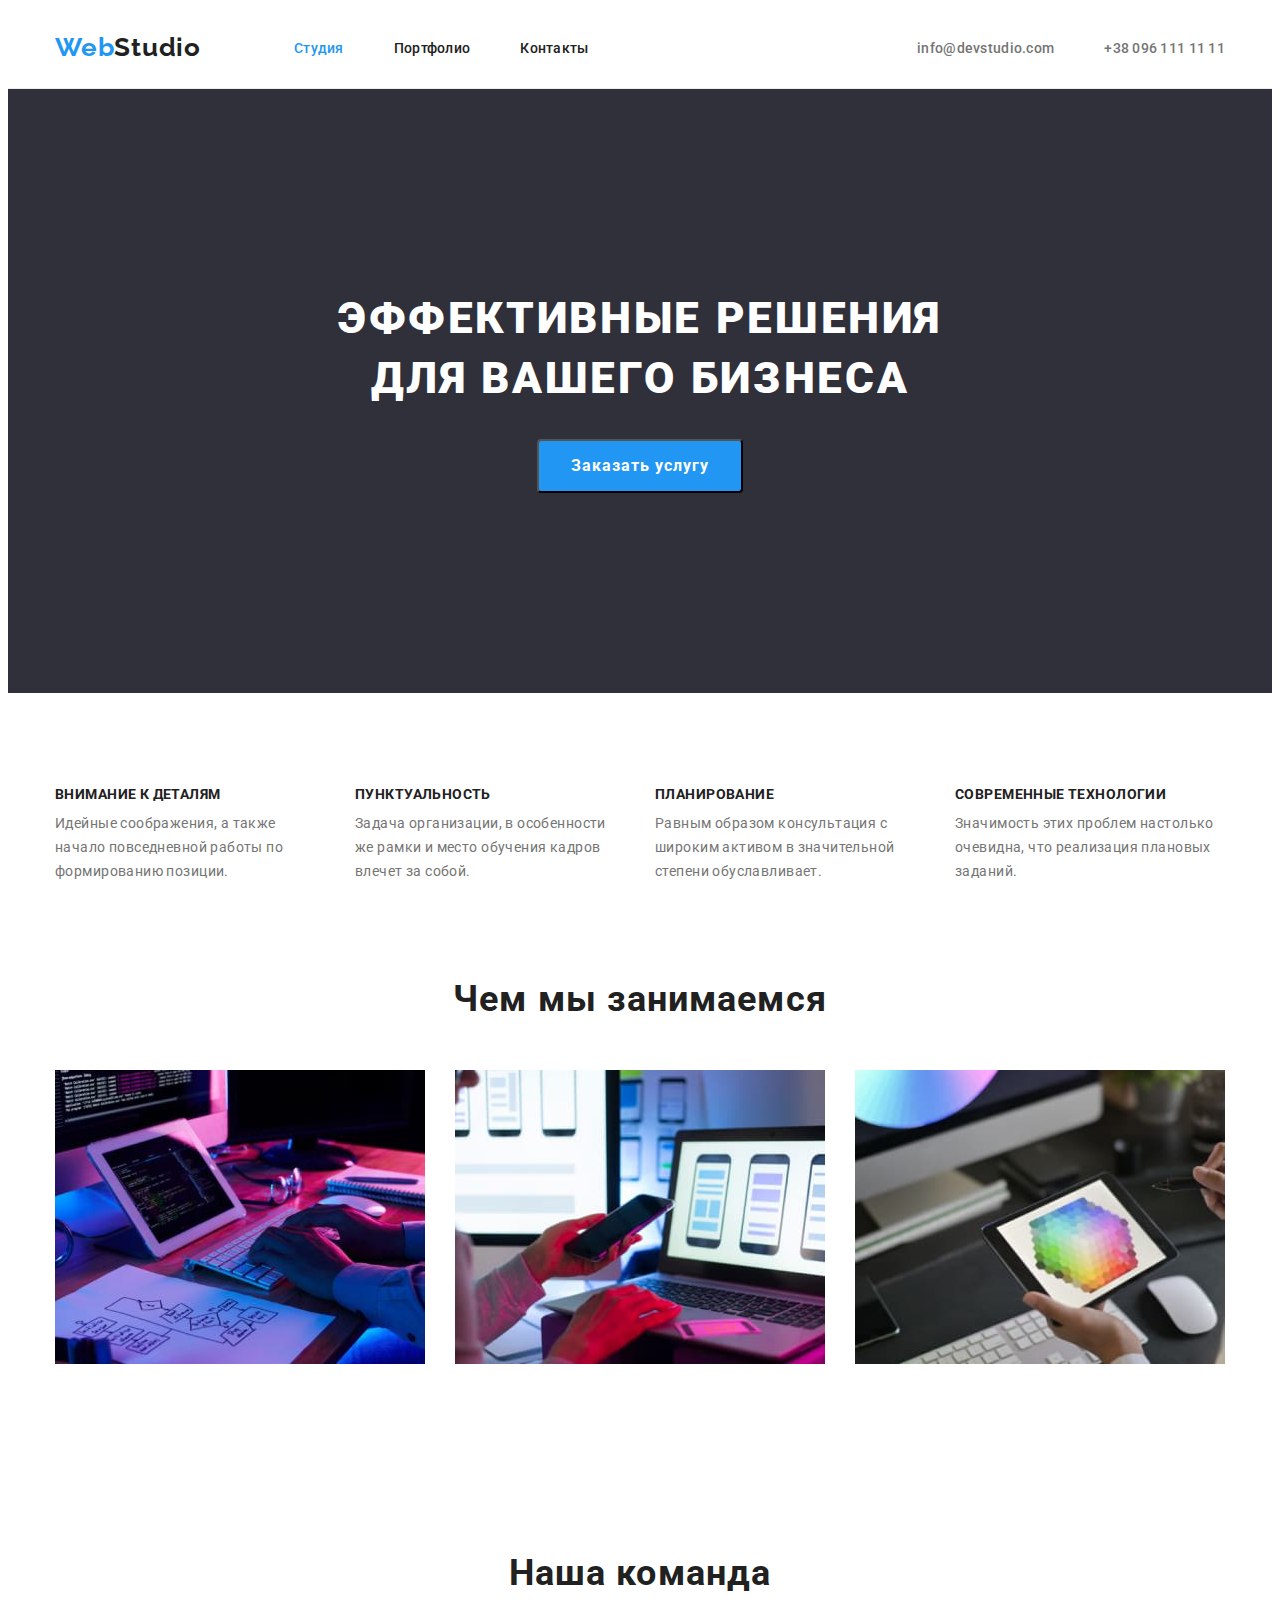
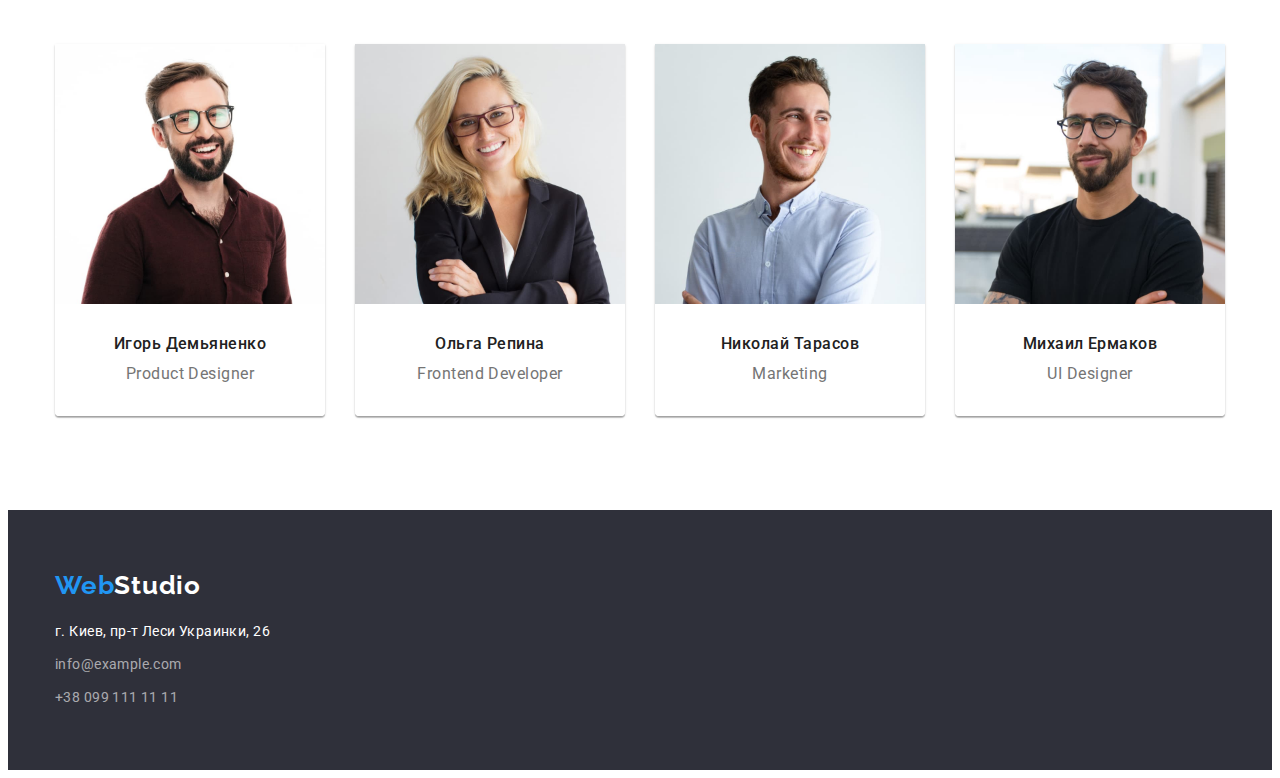
==== index.html @ 3245899c "123" ====
<!DOCTYPE html>
<html lang="ru">
  <head>
    <meta charset="UTF-8" />
    <meta http-equiv="X-UA-Compatible" content="IE=edge" />
    <meta name="viewport" content="width=device-width, initial-scale=1.0" />
    <title>Document</title>
    <link
      rel="stylesheet"
      href="https://cdnjs.cloudflare.com/ajax/libs/modern-normalize/1.1.0/modern-normalize.min.css"
      integrity="sha512-wpPYUAdjBVSE4KJnH1VR1HeZfpl1ub8YT/NKx4PuQ5NmX2tKuGu6U/JRp5y+Y8XG2tV+wKQpNHVUX03MfMFn9Q=="
      crossorigin="anonymous"
      referrerpolicy="no-referrer"
    />
    <link rel="preconnect" href="https://fonts.googleapis.com" />
    <link rel="preconnect" href="https://fonts.gstatic.com" crossorigin />
    <link
      href="https://fonts.googleapis.com/css2?family=Raleway:wght@700&family=Roboto:wght@400;500;700;900&display=swap"
      rel="stylesheet"
    />
    <link href="./css/styles.css" rel="stylesheet" />
  </head>
  <body>
    <header class="header">
      <div class="container header-container">
        <nav class="header-nav">
          <a lang="en" href="./" class="header-logo link"
            >Web<span class="dark-color">Studio</span></a
          >
          <ul class="list menu-list">
            <li class="menu-item">
              <a class="menu-link link current" href="./index.html">Студия</a>
            </li>
            <li class="menu-item">
              <a class="menu-link link" href="./portfolio.html">Портфолио</a>
            </li>
            <li class="menu-item">
              <a class="menu-link link" href="">Контакты</a>
            </li>
          </ul>
        </nav>
        <ul class="list header-connect">
          <li>
            <a class="header-mail link" href="mailto:info@devstudio.com"
              >info@devstudio.com</a
            >
          </li>
          <li>
            <a class="header-tel link" href="tel:+380961111111"
              >+38 096 111 11 11</a
            >
          </li>
        </ul>
      </div>
    </header>

    <main>
      <section class="hero">
        <div class="container">
          <h1 class="hero-title">Эффективные решения для вашего бизнеса</h1>
          <button type="button" class="main-btn btn-light hero-text">
            Заказать услугу
          </button>
        </div>
      </section>
      <section class="section">
        <div class="container">
          <h2 class="visually-hidden">Наши особенности</h2>
          <ul class="list section-features">
            <li class="section-title-text">
              <h3 class="section-title">Внимание к деталям</h3>
              <p class="section-text">
                Идейные соображения, а также начало повседневной работы по
                формированию позиции.
              </p>
            </li>
            <li class="section-title-text">
              <h3 class="section-title">Пунктуальность</h3>
              <p class="section-text">
                Задача организации, в особенности же рамки и место обучения
                кадров влечет за собой.
              </p>
            </li>
            <li class="section-title-text">
              <h3 class="section-title">Планирование</h3>
              <p class="section-text">
                Равным образом консультация с широким активом в значительной
                степени обуславливает.
              </p>
            </li>
            <li class="section-title-text">
              <h3 class="section-title">Современные технологии</h3>
              <p class="section-text">
                Значимость этих проблем настолько очевидна, что реализация
                плановых заданий.
              </p>
            </li>
          </ul>
        </div>
      </section>
      <section class="section-after-hero">
        <div class="container">
          <h2 class="desc-title">Чем мы занимаемся</h2>
          <ul class="list desc-img">
            <li class="desc-img-item">
              <img
                src="./images/img1.jpg"
                alt="программирование и вёрстка"
                width="370"
              />
            </li>
            <li class="desc-img-item">
              <img
                src="./images/img2.jpg"
                alt="работа с мобильными приложениями"
                width="370"
              />
            </li>
            <li class="desc-img-item">
              <img
                src="./images/img3.jpg"
                alt="работа с цветовой гаммой"
                width="370"
              />
            </li>
          </ul>
        </div>
      </section>
      <section class="section">
        <div class="container">
          <h2 class="desc-title">Наша команда</h2>
          <ul class="list desc-img">
            <li class="desc-img-title desc-img-border">
              <img
                src="./images/img4.jpg"
                alt="фото Игоря Демьяненко"
                width="270"
              />
              <div class="desc-person">
                <h3 class="desc-title-text">Игорь Демьяненко</h3>
                <p lang="en" class="desc-text">Product Designer</p>
              </div>
            </li>

            <li class="desc-img-title desc-img-border">
              <img
                src="./images/img5.jpg"
                alt="фото Ольги Репиной"
                width="270"
              />
              <div class="desc-person">
                <h3 class="desc-title-text">Ольга Репина</h3>
                <p lang="en" class="desc-text">Frontend Developer</p>
              </div>
            </li>
            <li class="desc-img-title desc-img-border">
              <img
                src="./images/img6.jpg"
                alt="фото Николая Тарасова"
                width="270"
              />
              <div class="desc-person">
                <h3 class="desc-title-text">Николай Тарасов</h3>
                <p lang="en" class="desc-text">Marketing</p>
              </div>
            </li>
            <li class="desc-img-title desc-img-border">
              <img
                src="./images/img7.jpg"
                alt="фото Михаила Ермакова"
                width="270"
              />
              <div class="desc-person">
                <h3 class="desc-title-text">Михаил Ермаков</h3>
                <p lang="en" class="desc-text">UI Designer</p>
              </div>
            </li>
          </ul>
        </div>
      </section>
    </main>
    <footer class="footer">
      <div class="container">
        <a lang="en" href="./" class="footer-logo link"
          >Web<span class="white-color">Studio</span></a
        >
        <address class="footer-address white-color">
          г. Киев, пр-т Леси Украинки, 26
        </address>
        <ul class="list">
          <li class="footer-connect">
            <a href="mailto:info@example.com" class="footer-mail link"
              >info@example.com</a
            >
          </li>
          <li class="footer-connect">
            <a href="tel:+380991111111" class="footer-tele link"
              >+38 099 111 11 11</a
            >
          </li>
        </ul>
      </div>
    </footer>
  </body>
</html>
---- css/styles.css ----
*,
*::before,
*::after {
  box-sizing: border-box;
}
:root {
  --primary-text-color: #212121;
  --title-text-color: #757575;
  --accent-color: #2196f3;
  --primary-white-color: #ffffff;
  --accent-secondary-color: #f5f4fa;
  --background-section-color: #2f303a;
  --secondary-title-color: #212121;
}
body {
  color: var(--primary-text-color);
  font-family: "Roboto", sans-serif;
}
p,
h1,
h2,
h3,
h4,
h5,
h6 {
  margin: 0;
}
ul {
  margin: 0;
  padding: 0;
}
button {
  cursor: pointer;
}
.visually-hidden {
  position: absolute;
  white-space: nowrap;
  width: 1px;
  height: 1px;
  overflow: hidden;
  border: 0;
  padding: 0;
  clip: rect(0 0 0 0);
  clip-path: inset(50%);
  margin: -1px;
}
.list {
  list-style: none;
}
.link {
  text-decoration: none;
}
.menu-list .link.current {
  color: var(--accent-color);
}
img {
  display: block;
}
.container {
  width: 1200px;
  padding-left: 15px;
  padding-right: 15px;
  margin: 0 auto;
}

/* --------------------HERO-------------------- */
.hero {
  background-color: var(--background-section-color);
  text-align: center;
  padding: 200px 0;
}
.hero-title {
  font-weight: 900;
  font-size: 44px;
  line-height: 1.36;
  text-align: center;
  letter-spacing: 0.06em;
  text-transform: uppercase;
  color: var(--primary-white-color);
  width: 696px;
  margin: 0 auto;
}
.hero-text {
  font-weight: bold;
  font-size: 16px;
  line-height: 1.87;
  text-align: center;
  letter-spacing: 0.06em;
  color: var(--primary-white-color);
}

/* --------------------BTN-------------------- */
.main-btn {
  font-family: inherit;
  font-weight: bold;
  font-size: 16px;
  line-height: 1.87;
  text-align: center;
  letter-spacing: 0.06em;
  background-color: var(--accent-color);
  border-radius: 4px;
  padding: 10px 32px 10px 32px;
  margin-top: 30px;
}
.btn-light {
  color: var(--primary-white-color);
}
.main-btn:hover,
.main-btn:focus {
  background-color: #188ce8;
}

/* --------------------HEADER-------------------- */
.header {
  border-bottom: 1px solid #ececec;
  padding-top: 24px;
  padding-bottom: 25px;
}
.menu-list {
  display: flex;
}
.header-nav {
  display: flex;
  align-items: center;
}
.header-container {
  display: flex;
  align-items: center;
}
.header-connect {
  display: flex;
  margin-left: auto;
}
.header-connect :not(:last-child) {
  margin-right: 50px;
}
.menu-item:not(:last-child) {
  margin-right: 50px;
}
.menu-link {
  font-weight: 500;
  font-size: 14px;
  line-height: 1.14;
  letter-spacing: 0.02em;
  color: var(--primary-text-color);
}
.menu-link:hover,
.menu-link:focus {
  color: var(--accent-color);
}
.header-tel {
  font-weight: 500;
  font-size: 14px;
  line-height: 1.14;
  letter-spacing: 0.02em;
  color: var(--title-text-color);
}
.header-tel:hover,
.header-tel:focus {
  color: var(--accent-color);
}
.header-mail {
  font-weight: 500;
  font-size: 14px;
  line-height: 1.14;
  letter-spacing: 0.02em;
  color: var(--title-text-color);
}
.header-mail:hover,
.header-mail:focus {
  color: var(--accent-color);
}
.header-logo {
  font-family: "Raleway";
  font-weight: bold;
  font-size: 26px;
  line-height: 1.19;
  letter-spacing: 0.03em;
  color: var(--accent-color);
  margin-right: 93px;
}
.dark-color {
  color: var(--primary-text-color);
}
.white-color {
  color: var(--primary-white-color);
}

/* --------------------SECTION-------------------- */
.section-after-hero {
  padding-bottom: 94px;
}
.section {
  padding-top: 94px;
  padding-bottom: 94px;
}

.section-features {
  display: flex;
  align-items: center;
}
.section-title {
  font-weight: bold;
  font-size: 14px;
  line-height: 1.14;
  letter-spacing: 0.03em;
  text-transform: uppercase;
  color: var(--primary-text-color);
}
.section-text {
  margin-top: 10px;
  font-weight: normal;
  font-size: 14px;
  line-height: 1.71;
  letter-spacing: 0.03em;
  color: var(--title-text-color);
}

.section-title-text:last-child {
  margin-right: 0;
}
.section-title-text {
  width: 270px;
  margin-right: 30px;
}
/* --------------------DESC-------------------- */
.desc-img {
  display: flex;
}
.desc-img-item:not(:last-child) {
  margin-right: 30px;
}
.desc-img-title:not(:last-child) {
  margin-right: 30px;
}
.desc-title {
  font-weight: bold;
  font-size: 36px;
  line-height: 1.17;
  text-align: center;
  letter-spacing: 0.03em;
  color: var(--primary-text-color);
  text-align: center;
  margin-bottom: 50px;
}
.desc-text {
  font-weight: normal;
  font-size: 16px;
  line-height: 1.19;
  text-align: center;
  letter-spacing: 0.03em;
  color: var(--title-text-color);
  margin-top: 10px;
}
.desc-title-text {
  font-weight: 500;
  font-size: 16px;
  line-height: 1.19;
  text-align: center;
  letter-spacing: 0.03em;
  color: var(--primary-text-color);
}
.desc-img-border {
  box-shadow: 0px 1px 3px rgba(0, 0, 0, 0.12), 0px 1px 1px rgba(0, 0, 0, 0.14),
    0px 2px 1px rgba(0, 0, 0, 0.2);
  border-radius: 0px 0px 4px 4px;
  border-bottom: solid #ffffff;
}
.desc-person {
  padding-top: 30px;
  padding-bottom: 30px;
}

/* --------------------FOOTER-------------------- */

.footer {
  background-color: var(--background-section-color);
  padding: 60px 0;
  display: flex;
  align-items: center;
}

.footer-address {
  font-style: normal;
  font-weight: normal;
  font-size: 14px;
  line-height: 1.71;
  letter-spacing: 0.03em;
  margin-top: 20px;
}
.footer-mail {
  font-weight: normal;
  font-size: 14px;
  line-height: 1.71;
  letter-spacing: 0.03em;
  color: rgba(255, 255, 255, 0.6);
}
.footer-tele {
  font-weight: normal;
  font-size: 14px;
  line-height: 1.71;
  letter-spacing: 0.03em;
  color: rgba(255, 255, 255, 0.6);
}
.footer-logo {
  font-family: "Raleway";
  font-weight: bold;
  font-size: 26px;
  line-height: 1.19;
  letter-spacing: 0.03em;
  color: var(--accent-color);
}
.footer-connect {
  margin-top: 9px;
}
/* --------------------PORTFOLIO-------------------- */

.portfolio-title {
  font-weight: bold;
  font-size: 18px;
  line-height: 2;
  letter-spacing: 0.06em;
  color: var(--primary-text-color);
}
.portfolio-title-text {
  font-weight: normal;
  font-size: 16px;
  line-height: 1.87;
  letter-spacing: 0.03em;
  color: var(--title-text-color);
}

.portfolio-btn {
  font-family: inherit;
  font-weight: 500;
  font-size: 16px;
  line-height: 1.62;
  text-align: center;
  letter-spacing: 0.03em;
  padding: 6px 22px;
  border-radius: 4px;
  border: solid #f5f4fa;
}
.portfolio-btn:hover,
.portfolio-btn:focus {
  background: #2196f3;
  color: var(--primary-white-color);
}
.portfolio-nav {
  display: flex;
  justify-content: center;
  margin-bottom: 50px;
}
.portfolio-btn-title:not(:last-child) {
  margin-right: 8px;
}
.portfolio-main {
  display: flex;
  flex-wrap: wrap;
  margin-right: -30px;
  margin-bottom: -30px;
}
.portfolio-main-title {
  flex-basis: calc (100% / 3 - 30px);
  margin-right: 30px;
  margin-bottom: 30px;
}
.portfolio-frame {
  padding: 20px 24px;
  background: #ffffff;
  border: 1px solid #eeeeee;
}
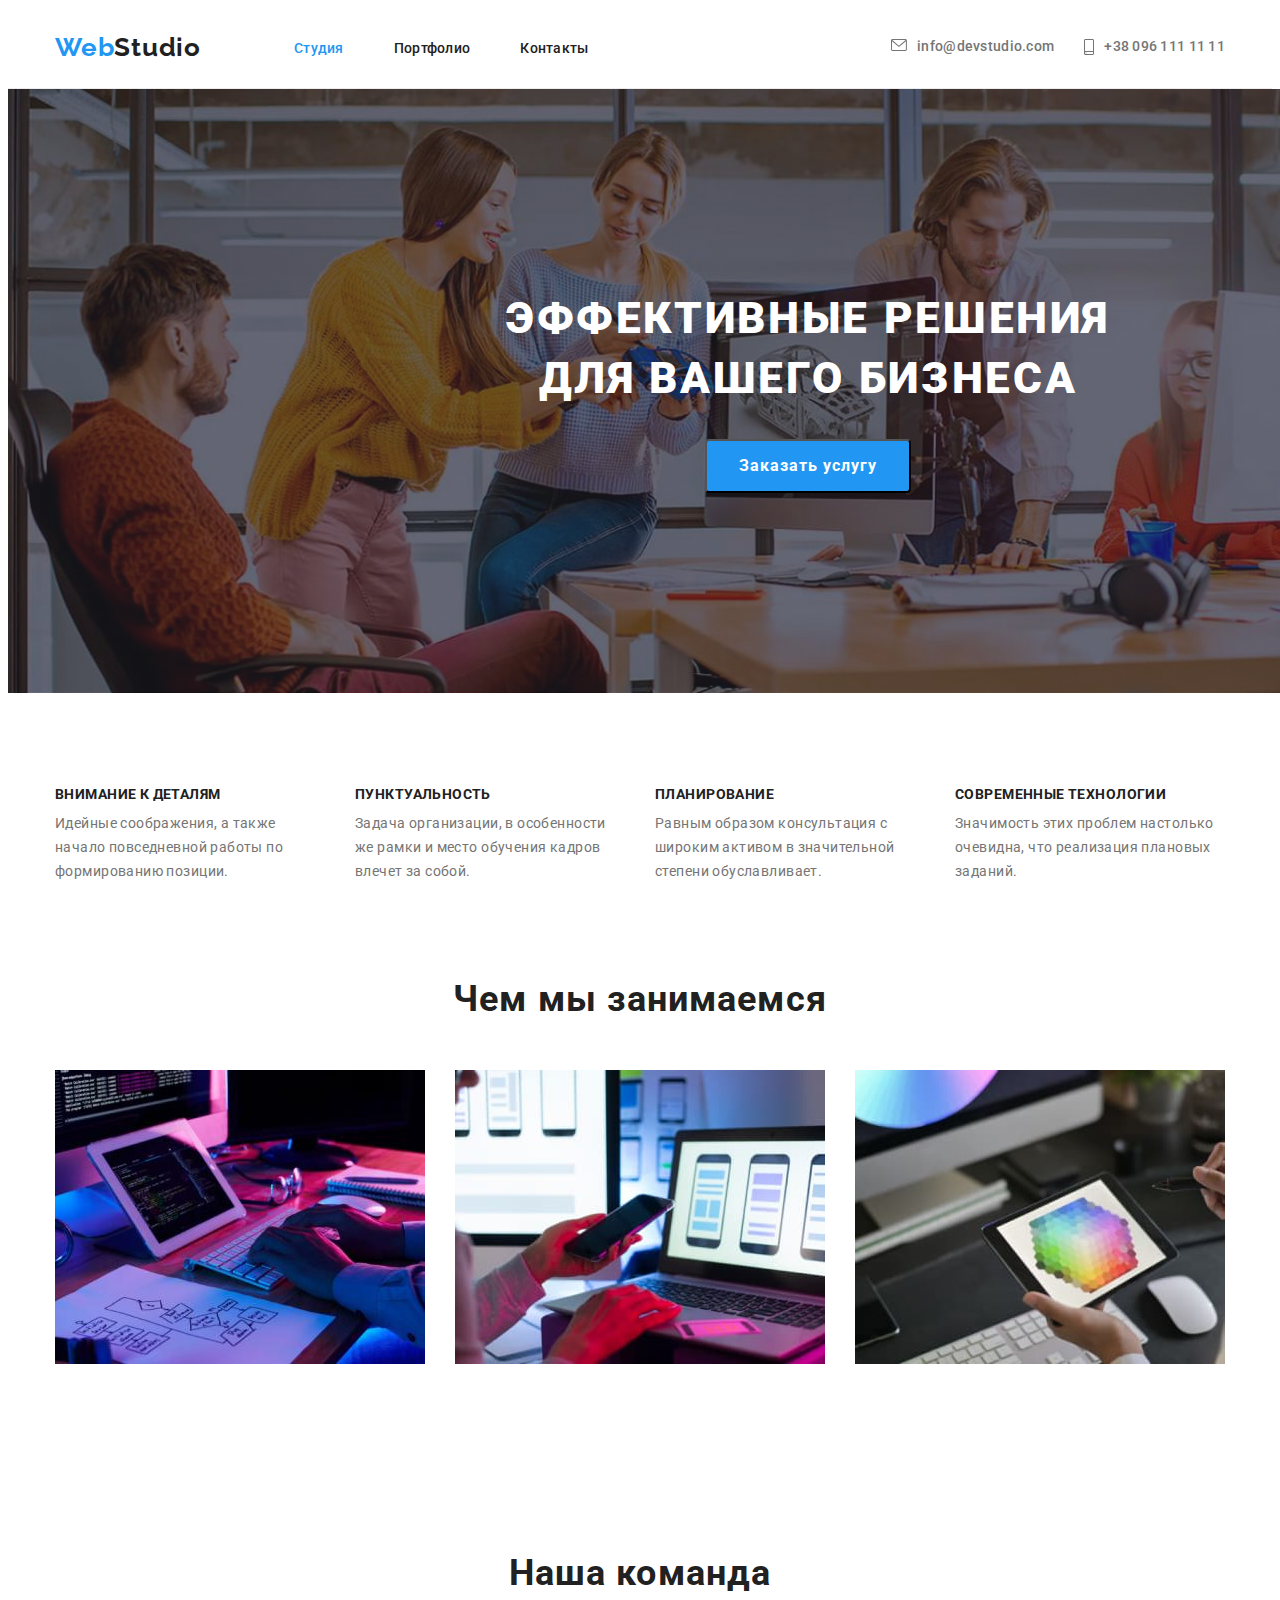
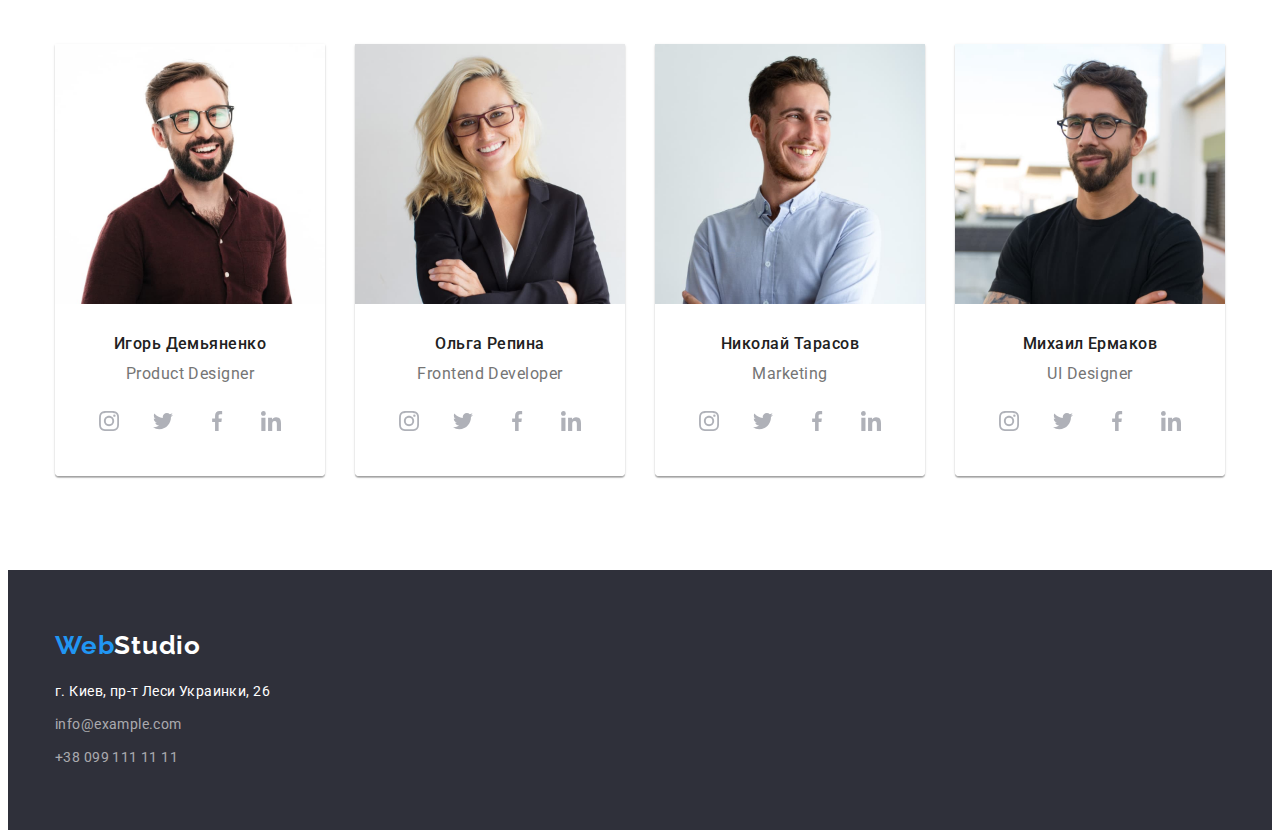
==== commit f5506069: "свг почта+телефон в хедер" ====
--- a/index.html
+++ b/index.html
@@ -41,14 +41,20 @@
         </nav>
         <ul class="list header-connect">
           <li>
-            <a class="header-mail link" href="mailto:info@devstudio.com"
-              >info@devstudio.com</a
-            >
+            <a class="header-mail link" href="mailto:info@devstudio.com">
+              info@devstudio.com
+              <svg class="address-icon header-mail" width="16px" height="12px">
+                <use href="./images/sprite.svg#icon-envelope"></use>
+              </svg>
+            </a>
           </li>
           <li>
-            <a class="header-tel link" href="tel:+380961111111"
-              >+38 096 111 11 11</a
-            >
+            <a class="header-tel link" href="tel:+380961111111">
+              +38 096 111 11 11
+              <svg class="address-icon header-tel" width="10px" height="16px">
+                <use href="./images/sprite.svg#icon-smartphone"></use>
+              </svg>
+            </a>
           </li>
         </ul>
       </div>
@@ -139,6 +145,36 @@
               <div class="desc-person">
                 <h3 class="desc-title-text">Игорь Демьяненко</h3>
                 <p lang="en" class="desc-text">Product Designer</p>
+                <ul class="social-team social-list list">
+                  <li class="social-item">
+                    <a href="" class="social-link">
+                      <svg class="social-icon" width="20" height="20">
+                        <use href="./images/sprite.svg#icon-instagram"></use>
+                      </svg>
+                    </a>
+                  </li>
+                  <li class="social-item">
+                    <a href="" class="social-link">
+                      <svg class="social-icon" width="20" height="20">
+                        <use href="./images/sprite.svg#icon-twitter"></use>
+                      </svg>
+                    </a>
+                  </li>
+                  <li class="social-item">
+                    <a href="" class="social-link">
+                      <svg class="social-icon" width="20" height="20">
+                        <use href="./images/sprite.svg#icon-facebook"></use>
+                      </svg>
+                    </a>
+                  </li>
+                  <li class="social-item">
+                    <a href="" class="social-link">
+                      <svg class="social-icon" width="20" height="20">
+                        <use href="./images/sprite.svg#icon-linkedin"></use>
+                      </svg>
+                    </a>
+                  </li>
+                </ul>
               </div>
             </li>
 
@@ -151,6 +187,36 @@
               <div class="desc-person">
                 <h3 class="desc-title-text">Ольга Репина</h3>
                 <p lang="en" class="desc-text">Frontend Developer</p>
+                <ul class="social-team social-list list">
+                  <li class="social-item">
+                    <a href="" class="social-link">
+                      <svg class="social-icon" width="20" height="20">
+                        <use href="./images/sprite.svg#icon-instagram"></use>
+                      </svg>
+                    </a>
+                  </li>
+                  <li class="social-item">
+                    <a href="" class="social-link">
+                      <svg class="social-icon" width="20" height="20">
+                        <use href="./images/sprite.svg#icon-twitter"></use>
+                      </svg>
+                    </a>
+                  </li>
+                  <li class="social-item">
+                    <a href="" class="social-link">
+                      <svg class="social-icon" width="20" height="20">
+                        <use href="./images/sprite.svg#icon-facebook"></use>
+                      </svg>
+                    </a>
+                  </li>
+                  <li class="social-item">
+                    <a href="" class="social-link">
+                      <svg class="social-icon" width="20" height="20">
+                        <use href="./images/sprite.svg#icon-linkedin"></use>
+                      </svg>
+                    </a>
+                  </li>
+                </ul>
               </div>
             </li>
             <li class="desc-img-title desc-img-border">
@@ -162,6 +228,36 @@
               <div class="desc-person">
                 <h3 class="desc-title-text">Николай Тарасов</h3>
                 <p lang="en" class="desc-text">Marketing</p>
+                <ul class="social-team social-list list">
+                  <li class="social-item">
+                    <a href="" class="social-link">
+                      <svg class="social-icon" width="20" height="20">
+                        <use href="./images/sprite.svg#icon-instagram"></use>
+                      </svg>
+                    </a>
+                  </li>
+                  <li class="social-item">
+                    <a href="" class="social-link">
+                      <svg class="social-icon" width="20" height="20">
+                        <use href="./images/sprite.svg#icon-twitter"></use>
+                      </svg>
+                    </a>
+                  </li>
+                  <li class="social-item">
+                    <a href="" class="social-link">
+                      <svg class="social-icon" width="20" height="20">
+                        <use href="./images/sprite.svg#icon-facebook"></use>
+                      </svg>
+                    </a>
+                  </li>
+                  <li class="social-item">
+                    <a href="" class="social-link">
+                      <svg class="social-icon" width="20" height="20">
+                        <use href="./images/sprite.svg#icon-linkedin"></use>
+                      </svg>
+                    </a>
+                  </li>
+                </ul>
               </div>
             </li>
             <li class="desc-img-title desc-img-border">
@@ -173,6 +269,36 @@
               <div class="desc-person">
                 <h3 class="desc-title-text">Михаил Ермаков</h3>
                 <p lang="en" class="desc-text">UI Designer</p>
+                <ul class="social-team social-list list">
+                  <li class="social-item">
+                    <a href="" class="social-link">
+                      <svg class="social-icon" width="20" height="20">
+                        <use href="./images/sprite.svg#icon-instagram"></use>
+                      </svg>
+                    </a>
+                  </li>
+                  <li class="social-item">
+                    <a href="" class="social-link">
+                      <svg class="social-icon" width="20" height="20">
+                        <use href="./images/sprite.svg#icon-twitter"></use>
+                      </svg>
+                    </a>
+                  </li>
+                  <li class="social-item">
+                    <a href="" class="social-link">
+                      <svg class="social-icon" width="20" height="20">
+                        <use href="./images/sprite.svg#icon-facebook"></use>
+                      </svg>
+                    </a>
+                  </li>
+                  <li class="social-item">
+                    <a href="" class="social-link">
+                      <svg class="social-icon" width="20" height="20">
+                        <use href="./images/sprite.svg#icon-linkedin"></use>
+                      </svg>
+                    </a>
+                  </li>
+                </ul>
               </div>
             </li>
           </ul>
--- a/css/styles.css
+++ b/css/styles.css
@@ -68,6 +68,16 @@
   background-color: var(--background-section-color);
   text-align: center;
   padding: 200px 0;
+  background-image: linear-gradient(
+      rgba(47, 48, 58, 0.4),
+      rgba(47, 48, 58, 0.4)
+    ),
+    url(../images/hero.jpg);
+  width: 1600px;
+  margin: 0 auto;
+  background-position: center;
+  background-repeat: no-repeat;
+  background-size: cover;
 }
 .hero-title {
   font-weight: 900;
@@ -132,7 +142,7 @@
   margin-left: auto;
 }
 .header-connect :not(:last-child) {
-  margin-right: 50px;
+  margin-right: 30px;
 }
 .menu-item:not(:last-child) {
   margin-right: 50px;
@@ -154,21 +164,29 @@
   line-height: 1.14;
   letter-spacing: 0.02em;
   color: var(--title-text-color);
-}
-.header-tel:hover,
+  display: flex;
+  flex-direction: row-reverse;
+}
+/* .header-tel:hover,
 .header-tel:focus {
   color: var(--accent-color);
-}
+} */
 .header-mail {
   font-weight: 500;
   font-size: 14px;
   line-height: 1.14;
   letter-spacing: 0.02em;
   color: var(--title-text-color);
-}
-.header-mail:hover,
+  display: flex;
+  flex-direction: row-reverse;
+}
+/* .header-mail:hover,
 .header-mail:focus {
   color: var(--accent-color);
+} */
+.address-icon {
+  margin-right: 10px;
+  fill: #757575;
 }
 .header-logo {
   font-family: "Raleway";
@@ -185,7 +203,18 @@
 .white-color {
   color: var(--primary-white-color);
 }
-
+.header-mail:hover,
+.header-mail:focus,
+.header-tel:hover,
+.header-tel:focus {
+  color: var(--accent-color);
+}
+.header-mail:hover .address-icon,
+.header-mail:focus .address-icon,
+.header-tel:hover .address-icon,
+.header-tel:focus .address-icon {
+  fill: var(--accent-color);
+}
 /* --------------------SECTION-------------------- */
 .section-after-hero {
   padding-bottom: 94px;
@@ -251,6 +280,7 @@
   letter-spacing: 0.03em;
   color: var(--title-text-color);
   margin-top: 10px;
+  margin-bottom: 16px;
 }
 .desc-title-text {
   font-weight: 500;
@@ -270,7 +300,37 @@
   padding-top: 30px;
   padding-bottom: 30px;
 }
-
+.social-item {
+  width: 44px;
+  height: 44px;
+  margin-right: 10px;
+}
+.social-item:last-child {
+  margin-right: 0;
+}
+.social-link {
+  width: 100%;
+  height: 100%;
+  display: flex;
+  border-radius: 50%;
+  align-items: center;
+  justify-content: center;
+}
+.social-list {
+  display: flex;
+  justify-content: center;
+}
+.social-link:hover,
+.social-link:focus {
+  background-color: var(--accent-color);
+}
+.social-icon {
+  fill: #afb1b8;
+}
+.social-link:hover .social-icon,
+.social-link:focus .social-icon {
+  fill: #ffffff;
+}
 /* --------------------FOOTER-------------------- */
 
 .footer {
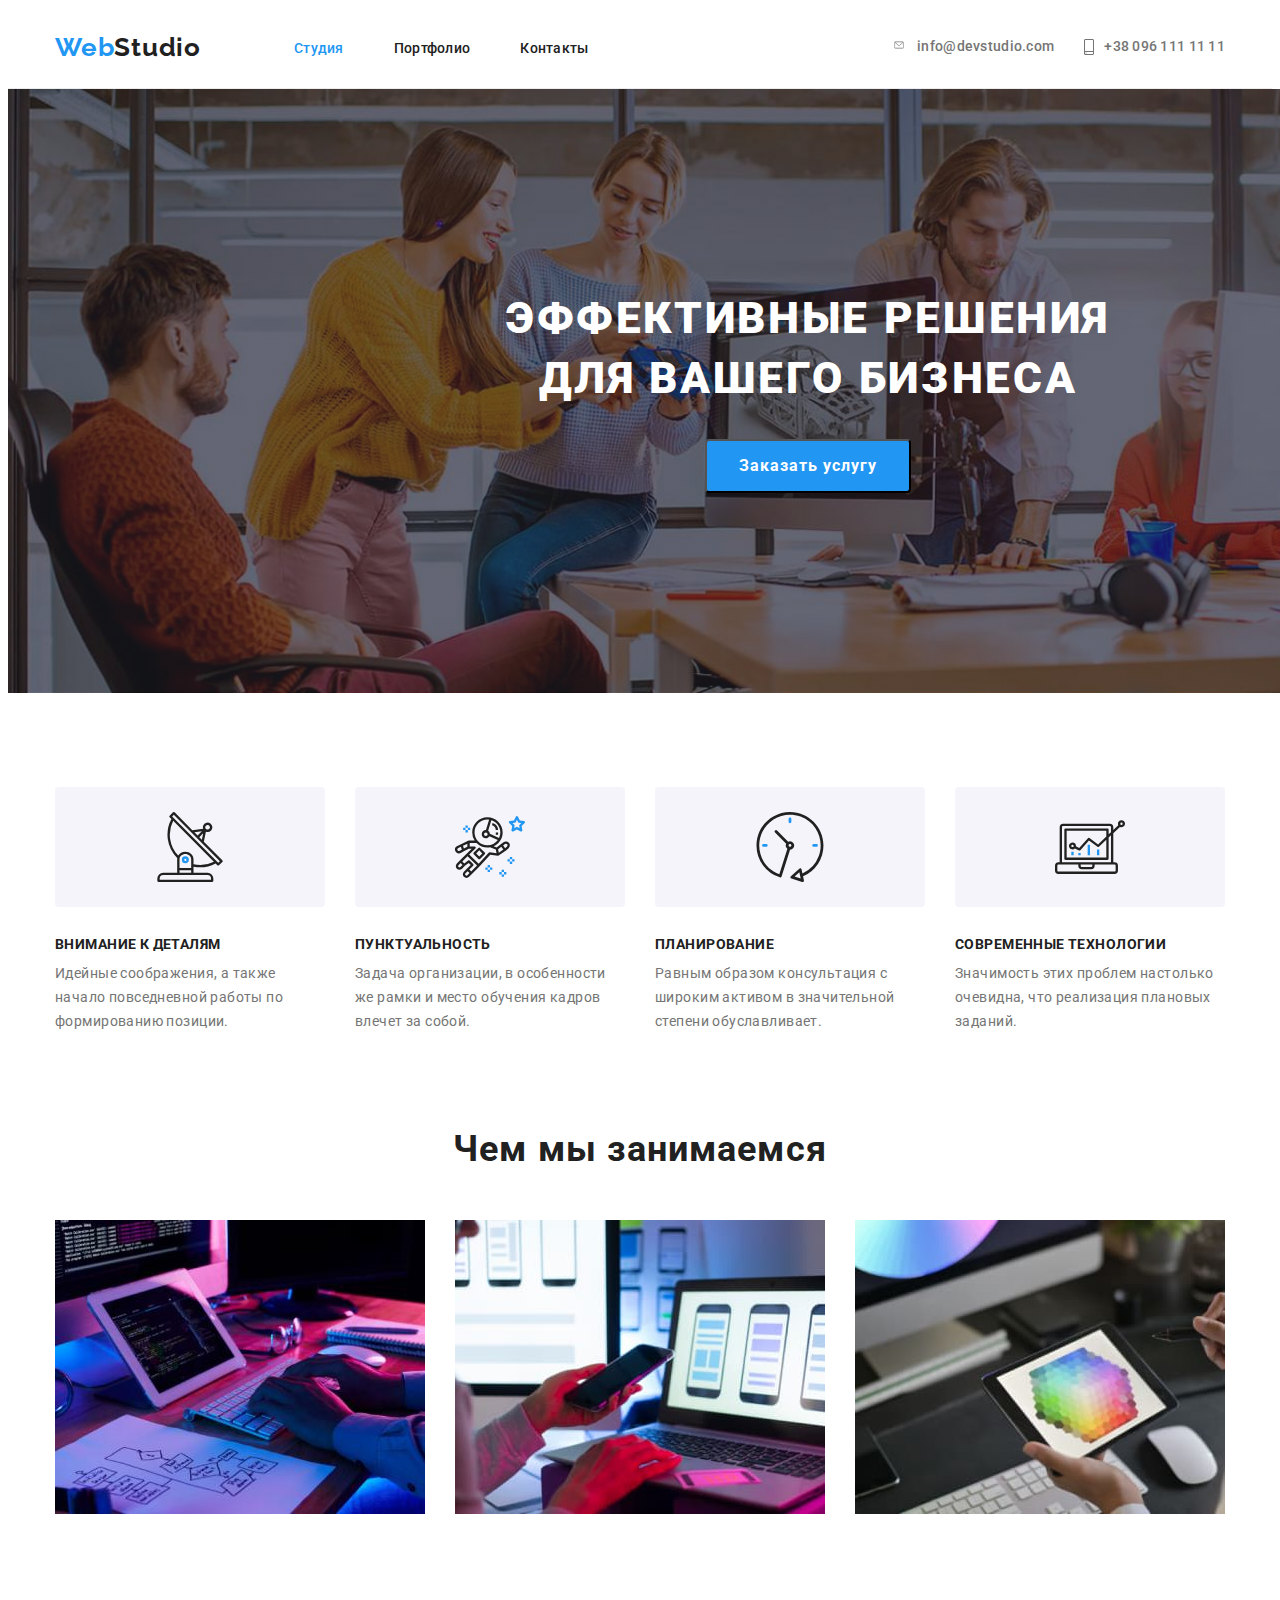
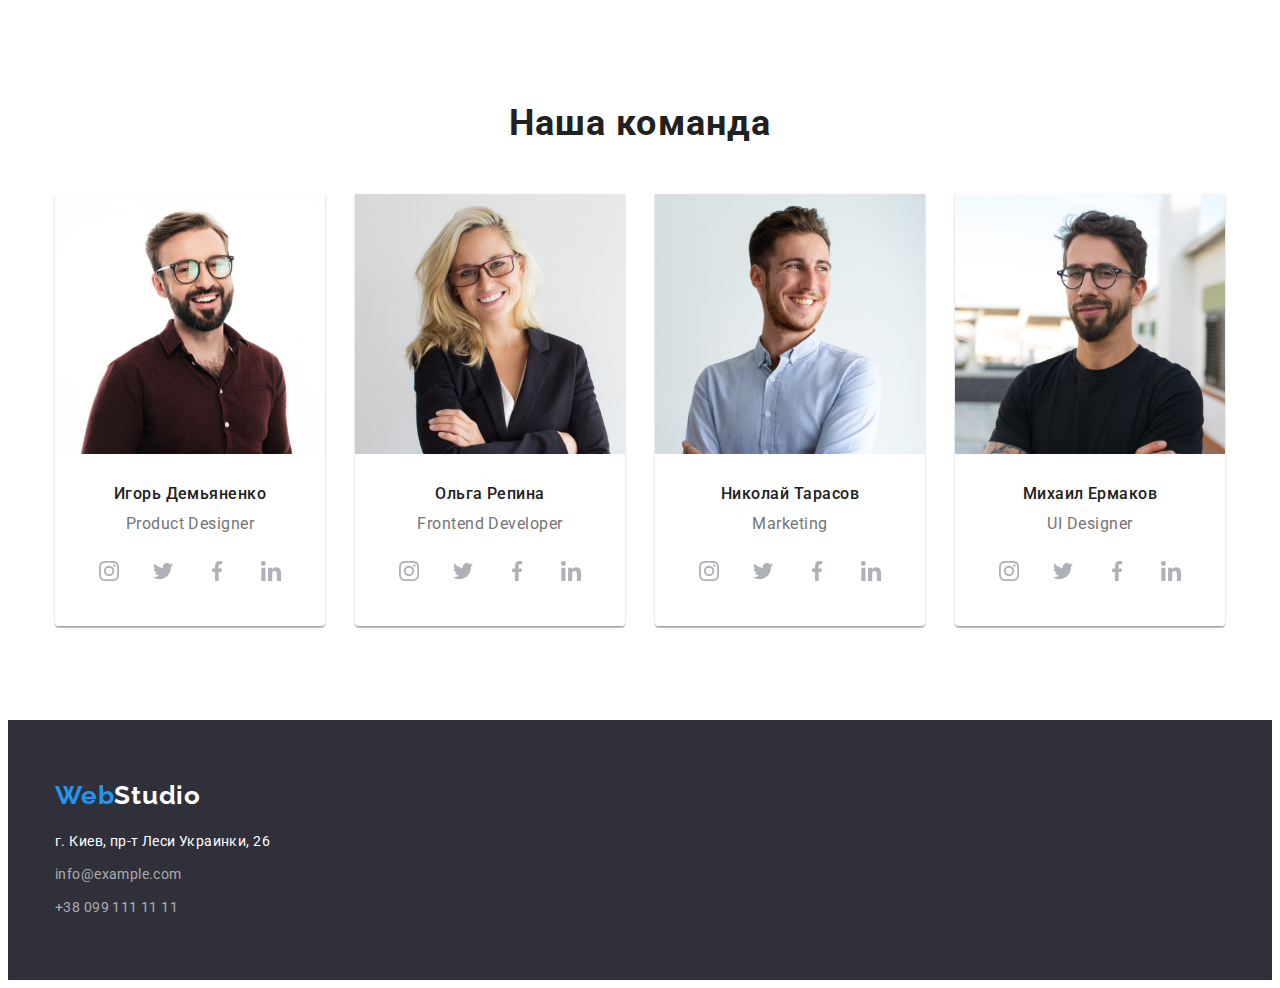
==== commit 11026071: "1ая секция + поправить свг почты" ====
--- a/index.html
+++ b/index.html
@@ -74,6 +74,11 @@
           <h2 class="visually-hidden">Наши особенности</h2>
           <ul class="list section-features">
             <li class="section-title-text">
+              <div class="section-icons">
+                <svg class="antenna-icon" width="70" height="70">
+                  <use href="./images/sprite.svg#icon-antenna"></use>
+                </svg>
+              </div>
               <h3 class="section-title">Внимание к деталям</h3>
               <p class="section-text">
                 Идейные соображения, а также начало повседневной работы по
@@ -81,6 +86,11 @@
               </p>
             </li>
             <li class="section-title-text">
+              <div class="section-icons">
+                <svg class="antenna-icon" width="70" height="70">
+                  <use href="./images/sprite.svg#icon-astronaut"></use>
+                </svg>
+              </div>
               <h3 class="section-title">Пунктуальность</h3>
               <p class="section-text">
                 Задача организации, в особенности же рамки и место обучения
@@ -88,6 +98,11 @@
               </p>
             </li>
             <li class="section-title-text">
+              <div class="section-icons">
+                <svg class="antenna-icon" width="70" height="70">
+                  <use href="./images/sprite.svg#icon-clock"></use>
+                </svg>
+              </div>
               <h3 class="section-title">Планирование</h3>
               <p class="section-text">
                 Равным образом консультация с широким активом в значительной
@@ -95,6 +110,11 @@
               </p>
             </li>
             <li class="section-title-text">
+              <div class="section-icons">
+                <svg class="antenna-icon" width="70" height="70">
+                  <use href="./images/sprite.svg#icon-diagram"></use>
+                </svg>
+              </div>
               <h3 class="section-title">Современные технологии</h3>
               <p class="section-text">
                 Значимость этих проблем настолько очевидна, что реализация
--- a/css/styles.css
+++ b/css/styles.css
@@ -235,6 +235,7 @@
   letter-spacing: 0.03em;
   text-transform: uppercase;
   color: var(--primary-text-color);
+  margin-top: 30px;
 }
 .section-text {
   margin-top: 10px;
@@ -252,6 +253,16 @@
   width: 270px;
   margin-right: 30px;
 }
+.section-icons {
+  border-radius: 4px;
+  background-color: #F5F4FA;;
+  width: 270px;
+  height: 120px;
+  display: flex;
+  justify-content: center;
+  align-items: center;
+}
+
 /* --------------------DESC-------------------- */
 .desc-img {
   display: flex;
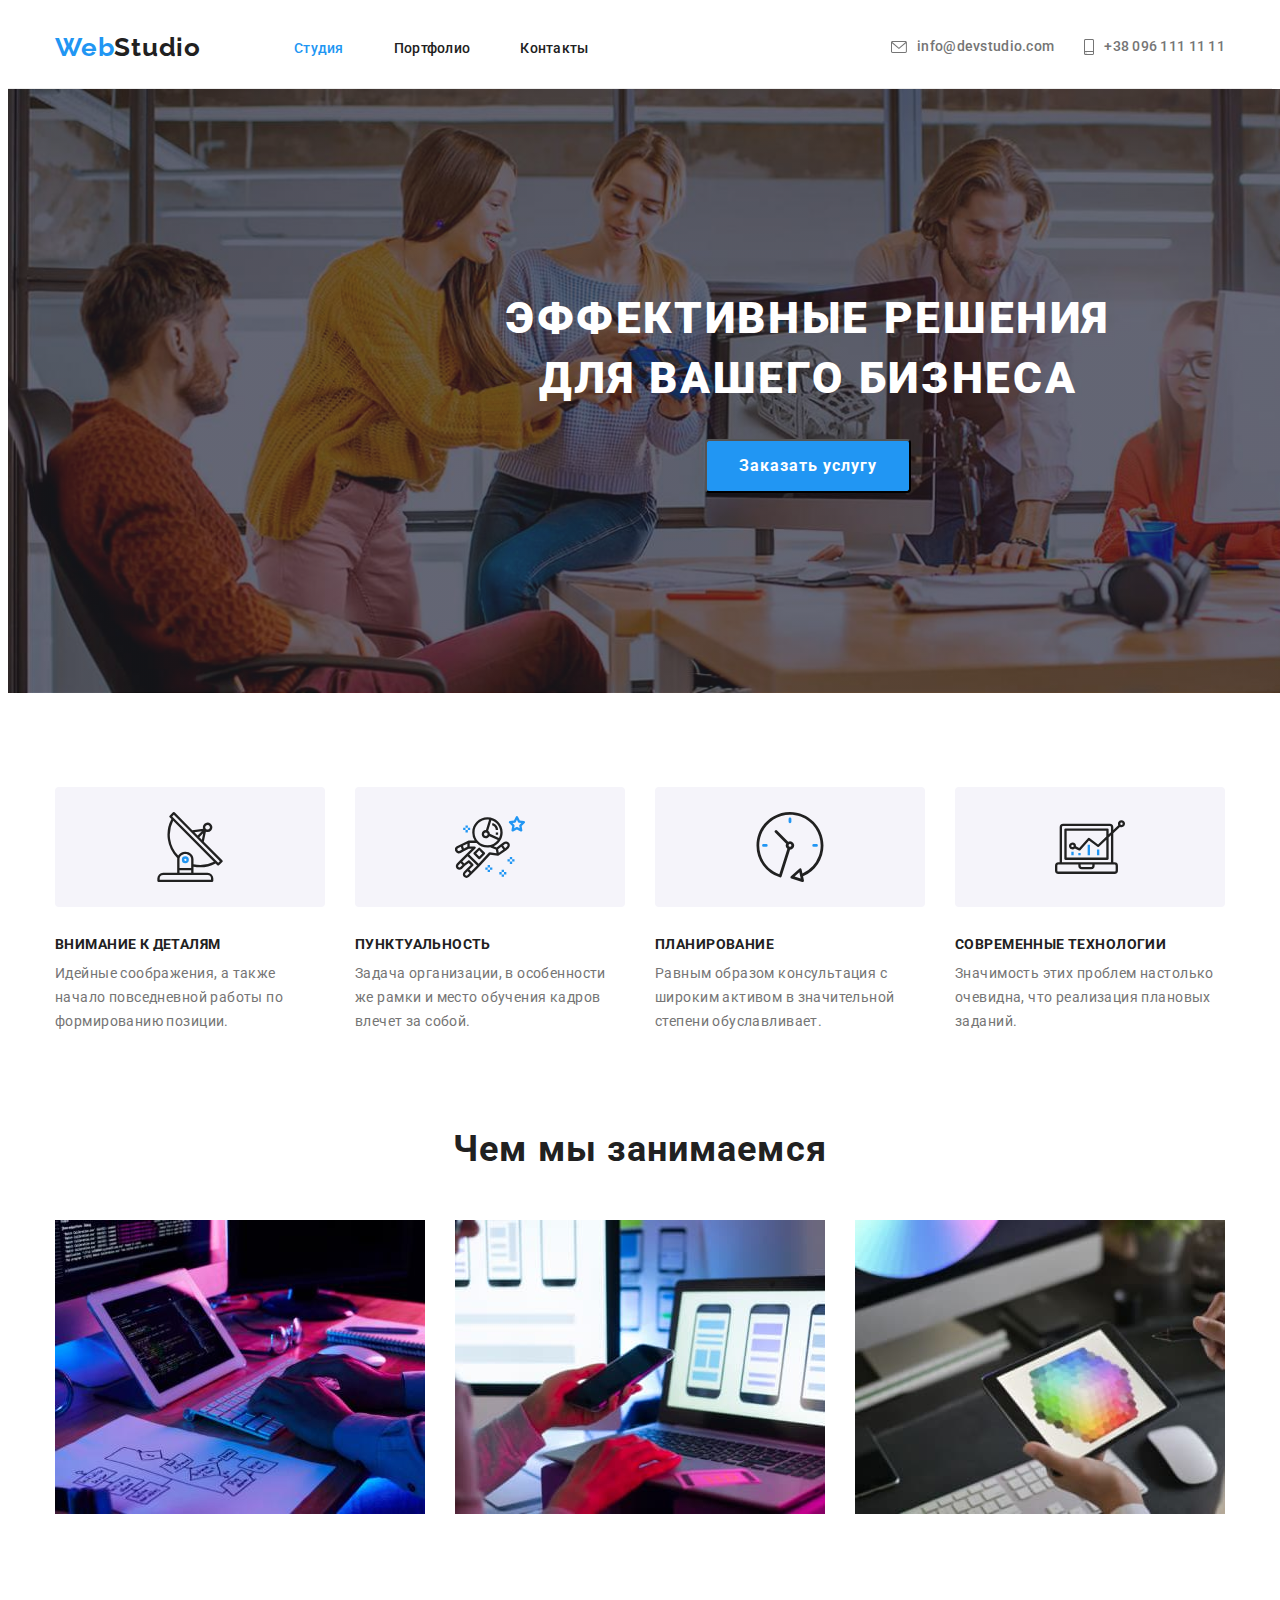
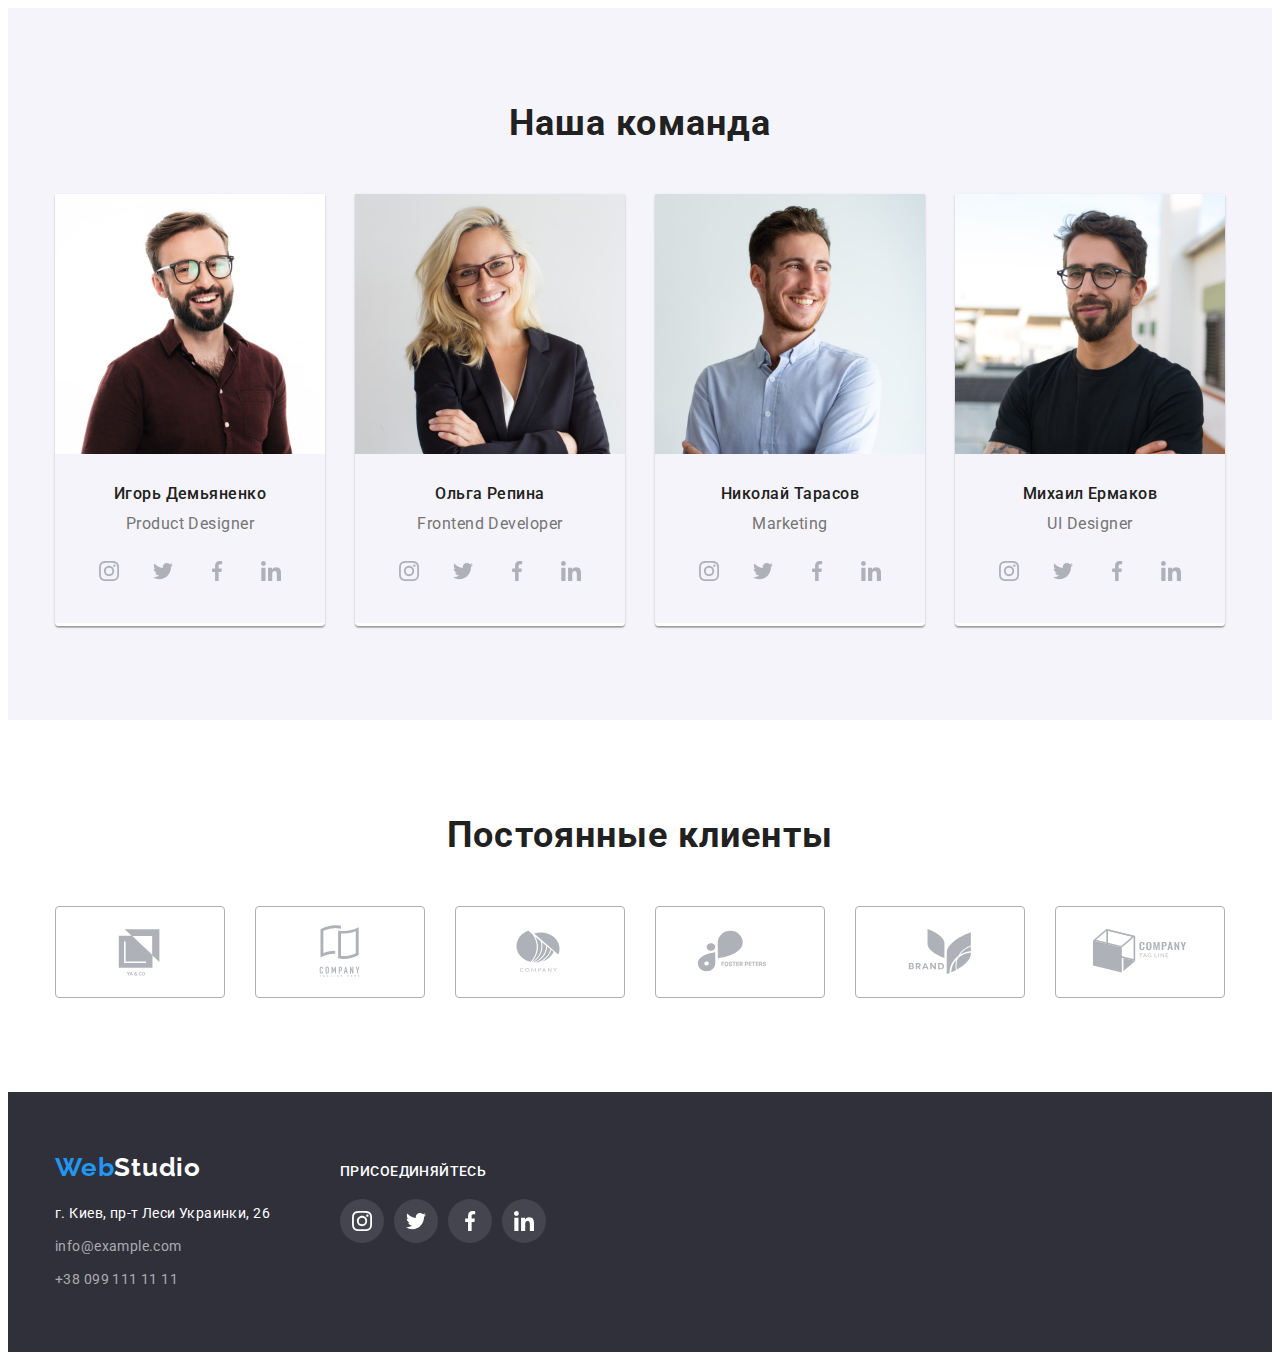
==== commit 4364027f: "Студия готова" ====
--- a/index.html
+++ b/index.html
@@ -152,7 +152,7 @@
           </ul>
         </div>
       </section>
-      <section class="section">
+      <section class="section section-background">
         <div class="container">
           <h2 class="desc-title">Наша команда</h2>
           <ul class="list desc-img">
@@ -324,27 +324,111 @@
           </ul>
         </div>
       </section>
+      <section class="section">
+        <div class="container">
+          <h2 class="clients-title">Постоянные клиенты</h2>
+          <ul class="list clients">
+            <li class="logo-icon logo-after-icon">
+              <a href="" class="clients-logo">
+                <svg class="clients-logo-icon" width="106" height="60">
+                  <use href="./images/sprite.svg#icon-logo1"></use>
+                </svg>
+              </a>
+            </li>
+            <li class="logo-icon logo-after-icon">
+              <a href="" class="clients-logo">
+                <svg class="clients-logo-icon" width="106" height="60">
+                  <use href="./images/sprite.svg#icon-logo2"></use>
+                </svg>
+              </a>
+            </li>
+            <li class="logo-icon logo-after-icon">
+              <a href="" class="clients-logo">
+                <svg class="clients-logo-icon" width="106" height="60">
+                  <use href="./images/sprite.svg#icon-logo3"></use>
+                </svg>
+              </a>
+            </li>
+            <li class="logo-icon logo-after-icon">
+              <a href="" class="clients-logo">
+                <svg class="clients-logo-icon" width="106" height="60">
+                  <use href="./images/sprite.svg#icon-logo4"></use>
+                </svg>
+              </a>
+            </li>
+            <li class="logo-icon logo-after-icon">
+              <a href="" class="clients-logo">
+                <svg class="clients-logo-icon" width="106" height="60">
+                  <use href="./images/sprite.svg#icon-logo5"></use>
+                </svg>
+              </a>
+            </li>
+            <li class="logo-icon logo-after-icon">
+              <a href="" class="clients-logo">
+                <svg class="clients-logo-icon" width="106" height="60">
+                  <use href="./images/sprite.svg#icon-logo6"></use>
+                </svg>
+              </a>
+            </li>
+          </ul>
+        </div>
+      </section>
     </main>
     <footer class="footer">
-      <div class="container">
-        <a lang="en" href="./" class="footer-logo link"
-          >Web<span class="white-color">Studio</span></a
-        >
-        <address class="footer-address white-color">
-          г. Киев, пр-т Леси Украинки, 26
-        </address>
-        <ul class="list">
-          <li class="footer-connect">
-            <a href="mailto:info@example.com" class="footer-mail link"
-              >info@example.com</a
-            >
-          </li>
-          <li class="footer-connect">
-            <a href="tel:+380991111111" class="footer-tele link"
-              >+38 099 111 11 11</a
-            >
-          </li>
-        </ul>
+      <div class="container footer-container">
+        <div>
+          <a lang="en" href="./" class="footer-logo link"
+            >Web<span class="white-color">Studio</span></a
+          >
+          <address class="footer-address white-color">
+            г. Киев, пр-т Леси Украинки, 26
+          </address>
+          <ul class="list">
+            <li class="footer-connect">
+              <a href="mailto:info@example.com" class="footer-mail link"
+                >info@example.com</a
+              >
+            </li>
+            <li class="footer-connect">
+              <a href="tel:+380991111111" class="footer-tele link"
+                >+38 099 111 11 11</a
+              >
+            </li>
+          </ul>
+        </div>
+        <div class="footer-join">
+          <h3 class="footer-join-title">Присоединяйтесь</h3>
+          <ul class="social-team social-list list">
+            <li class="join-item">
+              <a href="" class="join-link">
+                <svg class="join-icon" width="20" height="20">
+                  <use href="./images/sprite.svg#icon-instagram"></use>
+                </svg>
+              </a>
+            </li>
+            <li class="join-item">
+              <a href="" class="join-link">
+                <svg class="join-icon" width="20" height="20">
+                  <use href="./images/sprite.svg#icon-twitter"></use>
+                </svg>
+              </a>
+            </li>
+            <li class="join-item">
+              <a href="" class="join-link">
+                <svg class="join-icon" width="20" height="20">
+                  <use href="./images/sprite.svg#icon-facebook"></use>
+                </svg>
+              </a>
+            </li>
+            <li class="join-item">
+              <a href="" class="join-link">
+                <svg class="join-icon" width="20" height="20">
+                  <use href="./images/sprite.svg#icon-linkedin"></use>
+                </svg>
+              </a>
+            </li>
+          </ul>
+        </div>
       </div>
     </footer>
   </body>
--- a/css/styles.css
+++ b/css/styles.css
@@ -167,10 +167,7 @@
   display: flex;
   flex-direction: row-reverse;
 }
-/* .header-tel:hover,
-.header-tel:focus {
-  color: var(--accent-color);
-} */
+
 .header-mail {
   font-weight: 500;
   font-size: 14px;
@@ -179,11 +176,9 @@
   color: var(--title-text-color);
   display: flex;
   flex-direction: row-reverse;
-}
-/* .header-mail:hover,
-.header-mail:focus {
-  color: var(--accent-color);
-} */
+  align-items: center;
+  justify-content: center;
+}
 .address-icon {
   margin-right: 10px;
   fill: #757575;
@@ -223,7 +218,9 @@
   padding-top: 94px;
   padding-bottom: 94px;
 }
-
+.section-background {
+  background-color: #f5f4fa;
+}
 .section-features {
   display: flex;
   align-items: center;
@@ -255,7 +252,7 @@
 }
 .section-icons {
   border-radius: 4px;
-  background-color: #F5F4FA;;
+  background-color: #f5f4fa;
   width: 270px;
   height: 120px;
   display: flex;
@@ -342,15 +339,107 @@
 .social-link:focus .social-icon {
   fill: #ffffff;
 }
+
+/* --------------------CLIENTS-------------------- */
+.clients-title {
+  font-family: Roboto;
+  font-style: normal;
+  font-weight: bold;
+  font-size: 36px;
+  line-height: 42px;
+  text-align: center;
+  letter-spacing: 0.03em;
+  color: #212121;
+  margin-bottom: 50px;
+}
+.clients {
+  display: flex;
+}
+.logo-icon:not(:last-child) {
+  margin-right: 30px;
+}
+.logo-icon:last-child {
+  margin-right: 0;
+}
+.logo-after-icon {
+  width: 170px;
+  height: 92px;
+  border: 1px solid #afb1b8;
+  border-radius: 4px;
+  background-position: center;
+  background-size: 106px;
+  background-repeat: no-repeat;
+}
+.logo-after-icon:hover,
+.logo-after-icon:focus {
+  border-color: var(--accent-color);
+}
+
+.clients-logo {
+  width: 100%;
+  height: 100%;
+  display: flex;
+  align-items: center;
+  justify-content: center;
+  fill: #afb1b8;
+}
+.clients-logo:hover,
+.clients-logo:focus {
+  fill: var(--accent-color);
+}
+
 /* --------------------FOOTER-------------------- */
 
 .footer {
   background-color: var(--background-section-color);
-  padding: 60px 0;
-  display: flex;
-  align-items: center;
-}
-
+  padding-top: 60px;
+  padding-bottom: 60px;
+  display: flex;
+  align-items: center;
+}
+.footer-join {
+  margin-left: 70px;
+}
+.footer-join-title {
+  font-style: normal;
+  font-weight: 500;
+  font-size: 14px;
+  line-height: 16px;
+  letter-spacing: 0.03em;
+  text-transform: uppercase;
+  color: #ffffff;
+  margin-bottom: 20px;
+}
+
+.join-item {
+  width: 44px;
+  height: 44px;
+  margin-right: 10px;
+}
+.join-item:last-child {
+  margin-right: 0;
+}
+.join-link:hover,
+.join-link:focus {
+  background-color: var(--accent-color);
+  border-radius: 50%;
+}
+.join-icon {
+  fill: #ffffff;
+}
+.join-link {
+  width: 100%;
+  height: 100%;
+  display: flex;
+  align-items: center;
+  justify-content: center;
+  background: rgba(255, 255, 255, 0.1);
+  border-radius: 50%;
+}
+.footer-list {
+  display: flex;
+  justify-content: center;
+}
 .footer-address {
   font-style: normal;
   font-weight: normal;
@@ -380,9 +469,20 @@
   line-height: 1.19;
   letter-spacing: 0.03em;
   color: var(--accent-color);
+  display: flex;
 }
 .footer-connect {
   margin-top: 9px;
+}
+.footer-container {
+  display: flex;
+  align-items: baseline;
+}
+.footer-tele:hover,
+.footer-tele:focus,
+.footer-mail:hover,
+.footer-mail:focus {
+  color: var(--accent-color);
 }
 /* --------------------PORTFOLIO-------------------- */
 
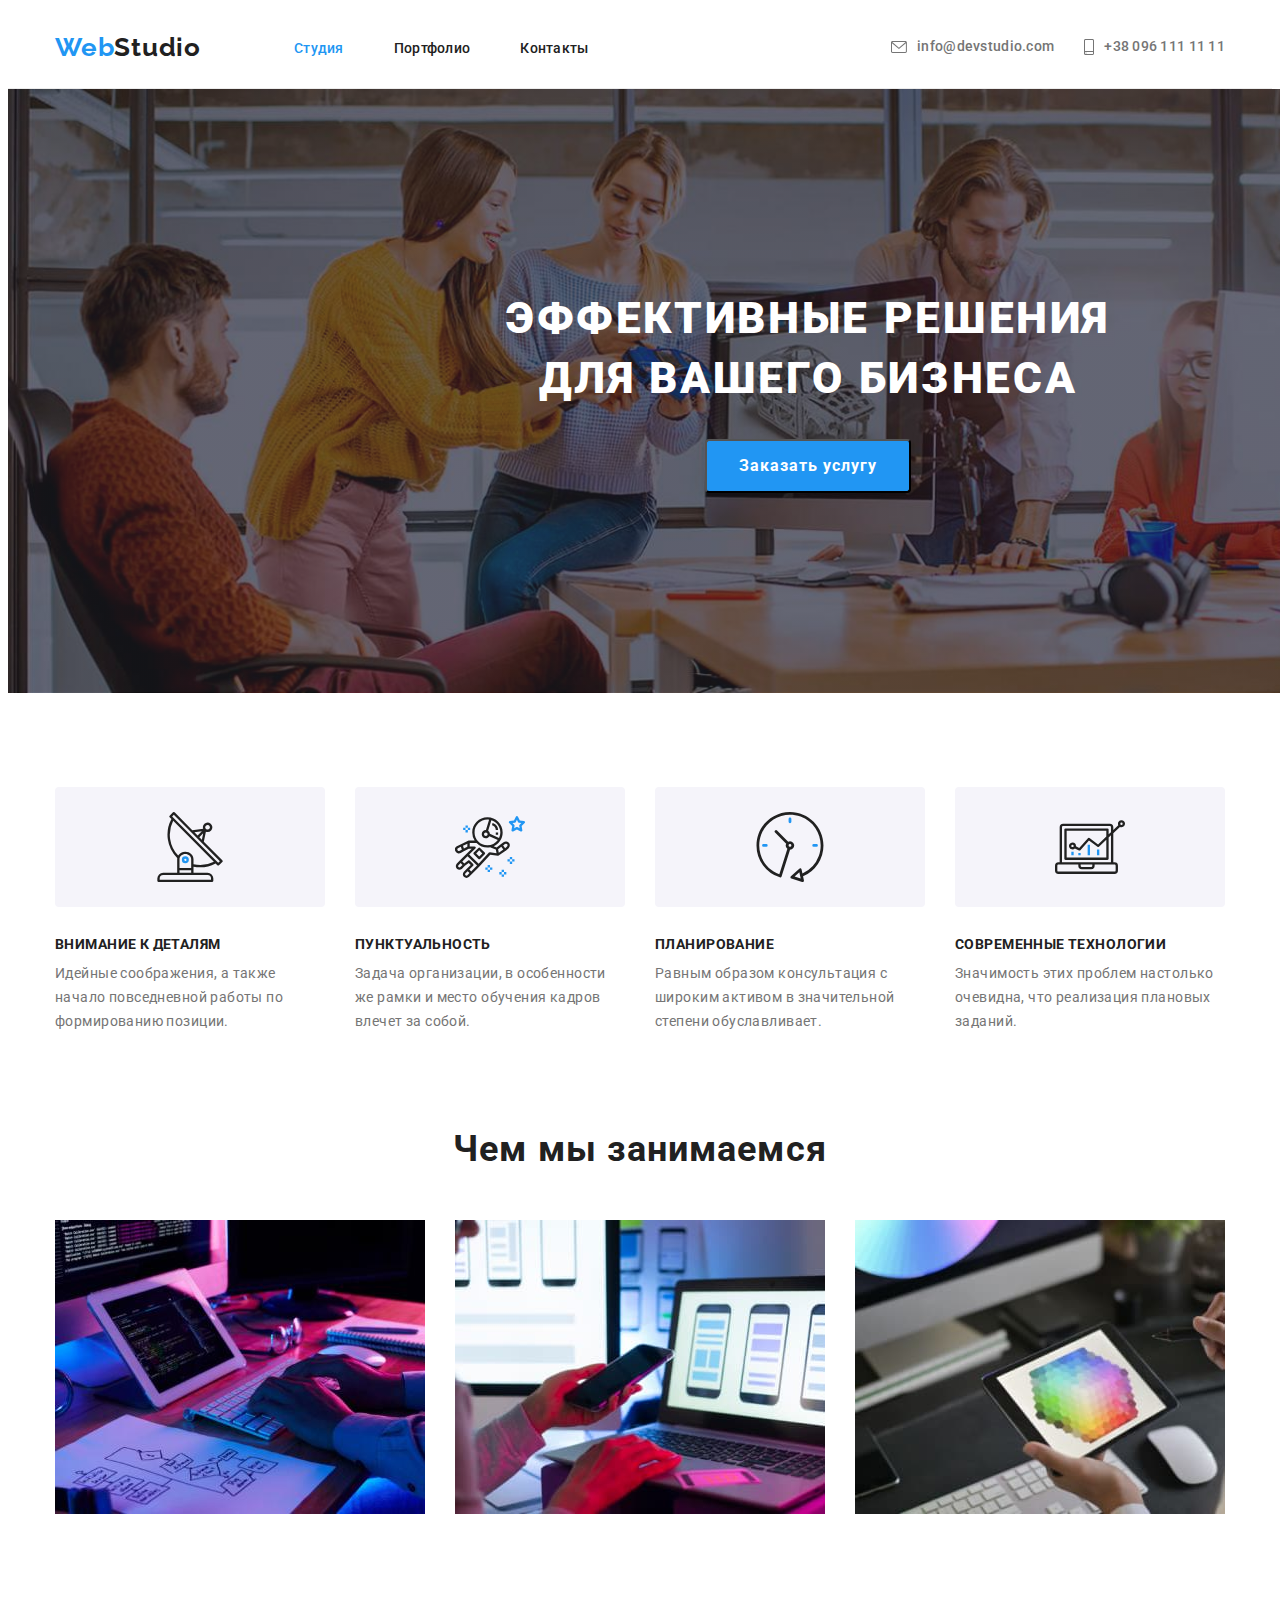
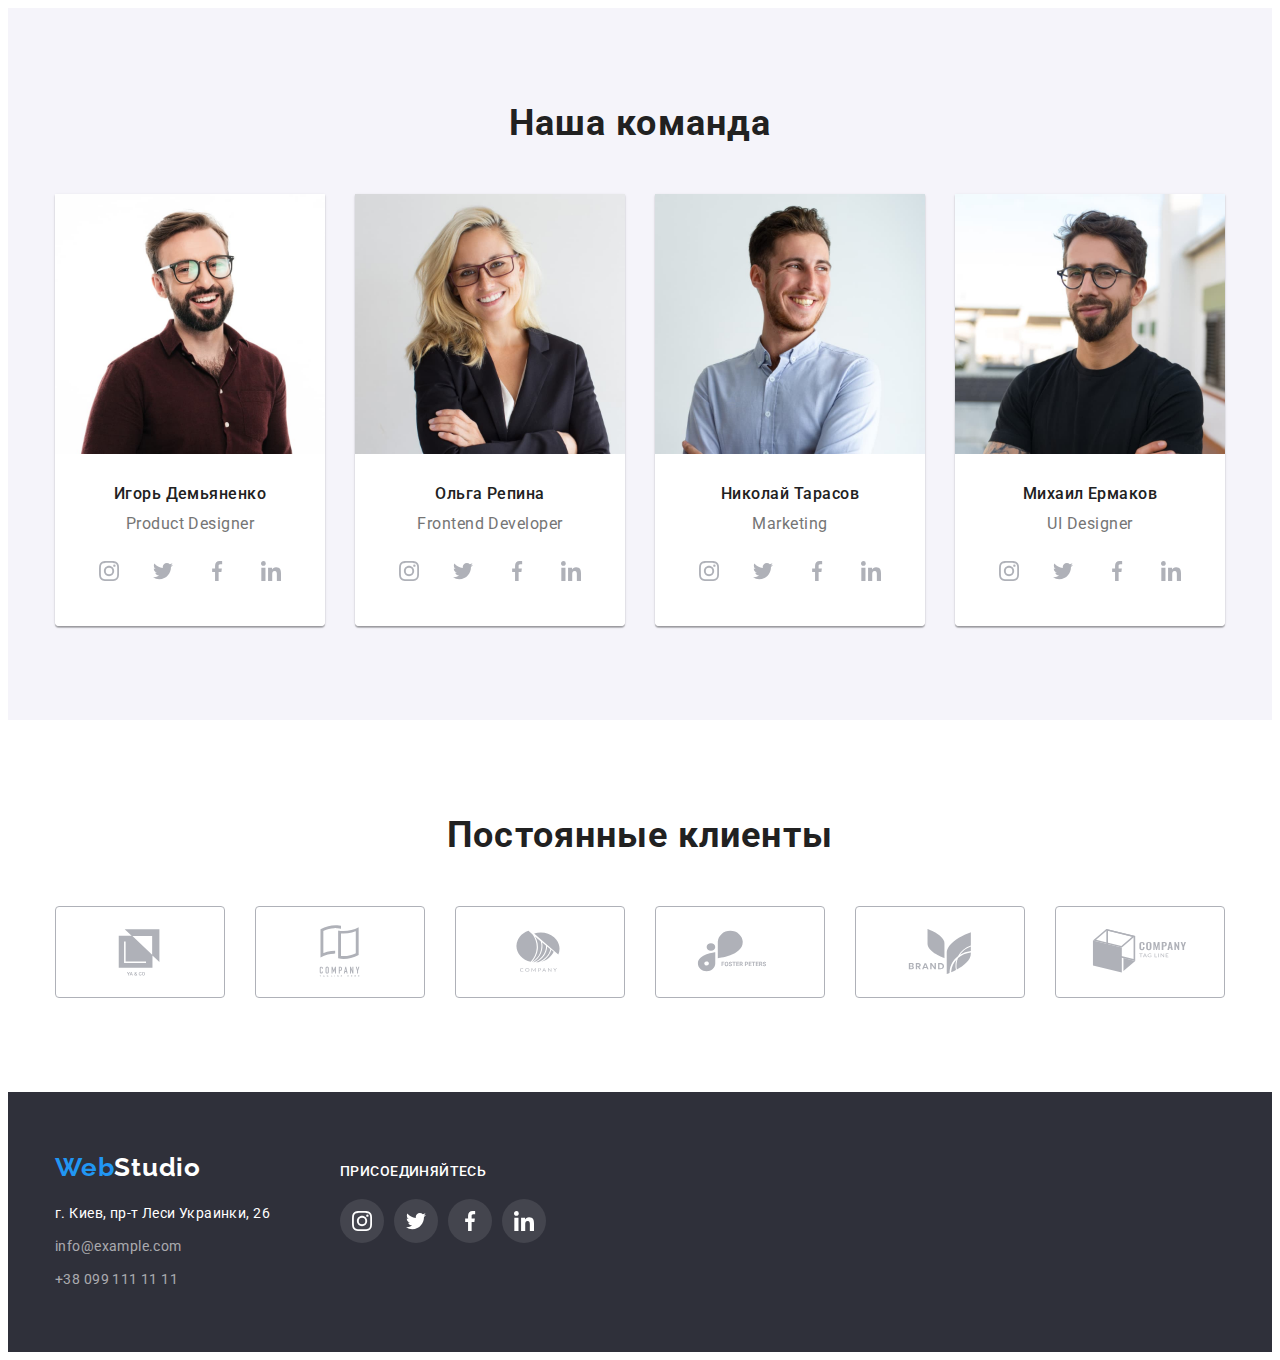
==== commit ef483c41: "Поправки, сдача дз" ====
--- a/index.html
+++ b/index.html
@@ -162,7 +162,7 @@
                 alt="фото Игоря Демьяненко"
                 width="270"
               />
-              <div class="desc-person">
+              <div class="desc-person desc-white">
                 <h3 class="desc-title-text">Игорь Демьяненко</h3>
                 <p lang="en" class="desc-text">Product Designer</p>
                 <ul class="social-team social-list list">
@@ -204,7 +204,7 @@
                 alt="фото Ольги Репиной"
                 width="270"
               />
-              <div class="desc-person">
+              <div class="desc-person desc-white">
                 <h3 class="desc-title-text">Ольга Репина</h3>
                 <p lang="en" class="desc-text">Frontend Developer</p>
                 <ul class="social-team social-list list">
@@ -245,7 +245,7 @@
                 alt="фото Николая Тарасова"
                 width="270"
               />
-              <div class="desc-person">
+              <div class="desc-person desc-white">
                 <h3 class="desc-title-text">Николай Тарасов</h3>
                 <p lang="en" class="desc-text">Marketing</p>
                 <ul class="social-team social-list list">
@@ -286,7 +286,7 @@
                 alt="фото Михаила Ермакова"
                 width="270"
               />
-              <div class="desc-person">
+              <div class="desc-person desc-white">
                 <h3 class="desc-title-text">Михаил Ермаков</h3>
                 <p lang="en" class="desc-text">UI Designer</p>
                 <ul class="social-team social-list list">
--- a/css/styles.css
+++ b/css/styles.css
@@ -111,6 +111,7 @@
   border-radius: 4px;
   padding: 10px 32px 10px 32px;
   margin-top: 30px;
+  box-shadow: 0px 4px 4px rgba(0, 0, 0, 0.15);
 }
 .btn-light {
   color: var(--primary-white-color);
@@ -279,6 +280,9 @@
   color: var(--primary-text-color);
   text-align: center;
   margin-bottom: 50px;
+}
+.desc-white {
+  background-color: #ffffff;
 }
 .desc-text {
   font-weight: normal;
@@ -510,12 +514,14 @@
   letter-spacing: 0.03em;
   padding: 6px 22px;
   border-radius: 4px;
-  border: solid #f5f4fa;
+  border: none;
 }
 .portfolio-btn:hover,
 .portfolio-btn:focus {
   background: #2196f3;
   color: var(--primary-white-color);
+  box-shadow: 0px 3px 1px rgba(0, 0, 0, 0.1), 0px 1px 2px rgba(0, 0, 0, 0.08),
+    0px 2px 2px rgba(0, 0, 0, 0.12);
 }
 .portfolio-nav {
   display: flex;
@@ -541,3 +547,8 @@
   background: #ffffff;
   border: 1px solid #eeeeee;
 }
+.portfolio-focus:hover,
+.portfolio-focus:focus {
+  box-shadow: 0px 1px 1px rgba(0, 0, 0, 0.12), 0px 4px 4px rgba(0, 0, 0, 0.06),
+    1px 4px 6px rgba(0, 0, 0, 0.16);
+}